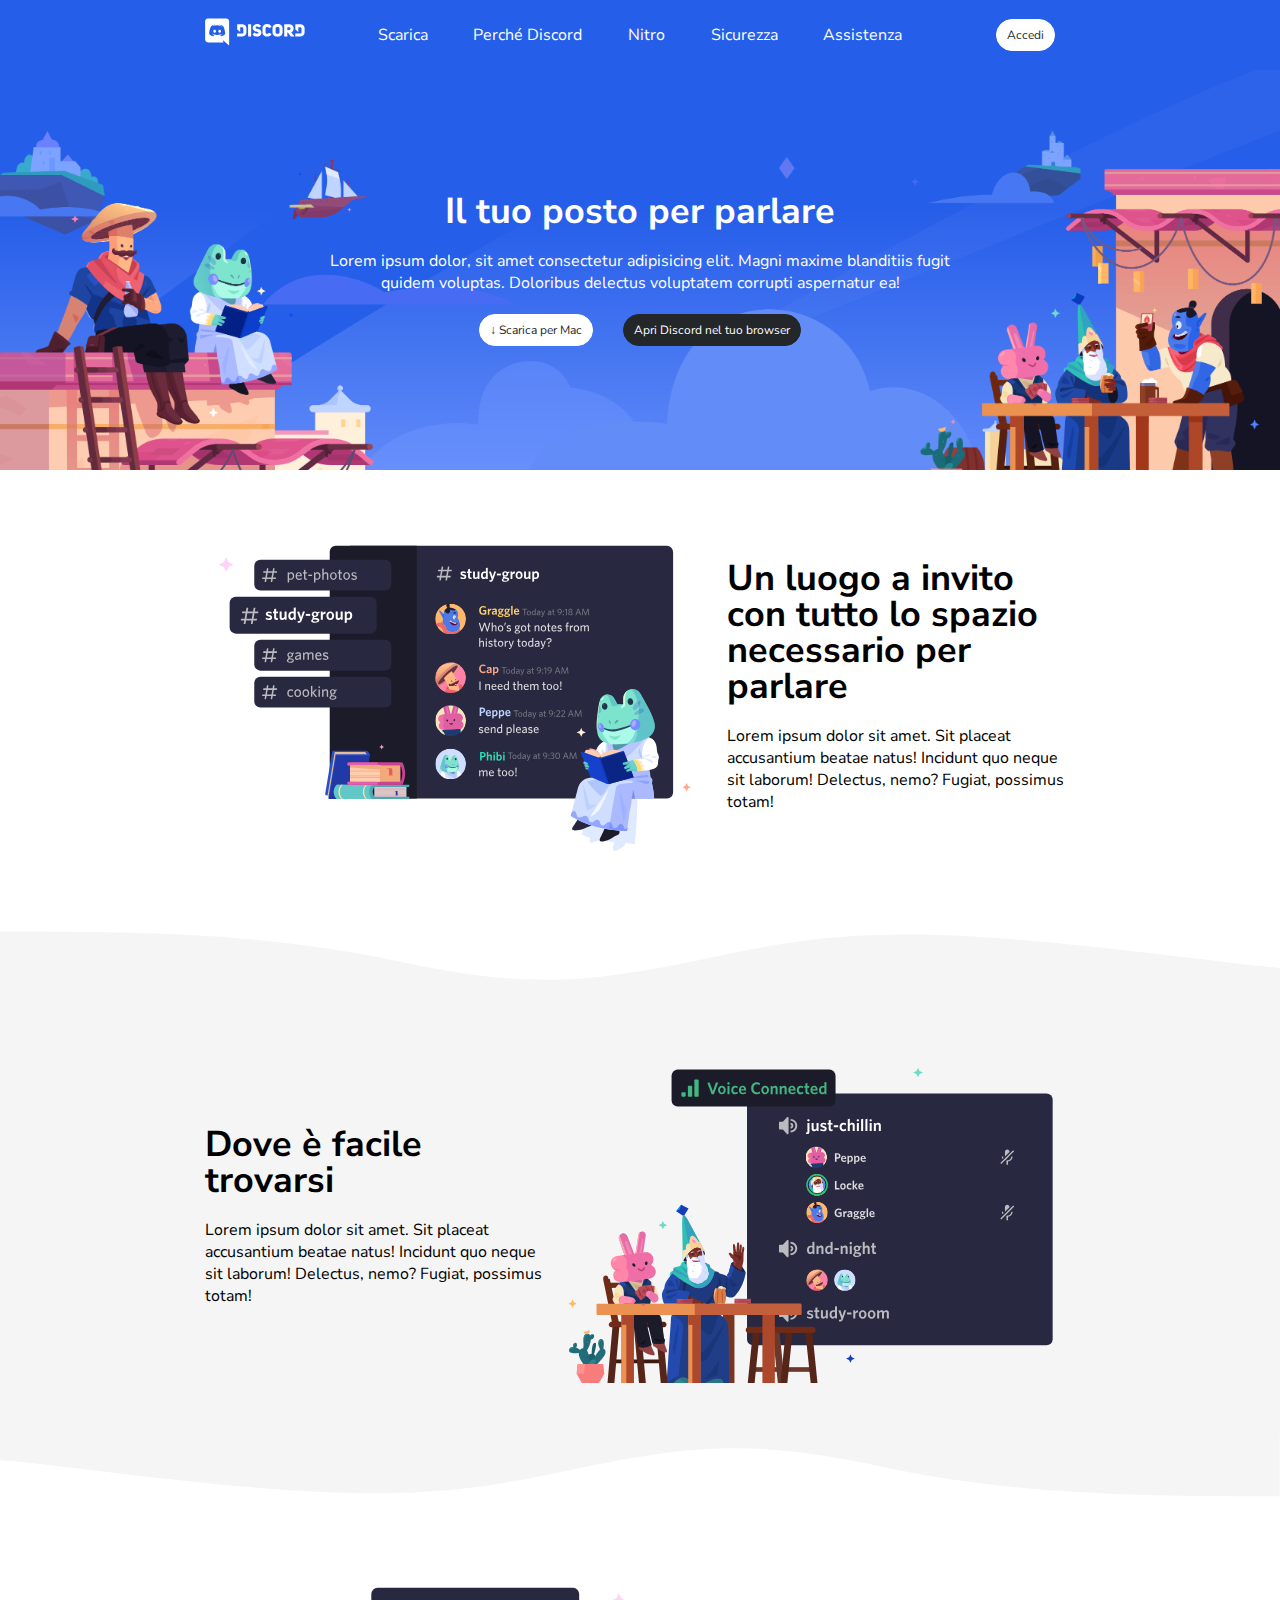
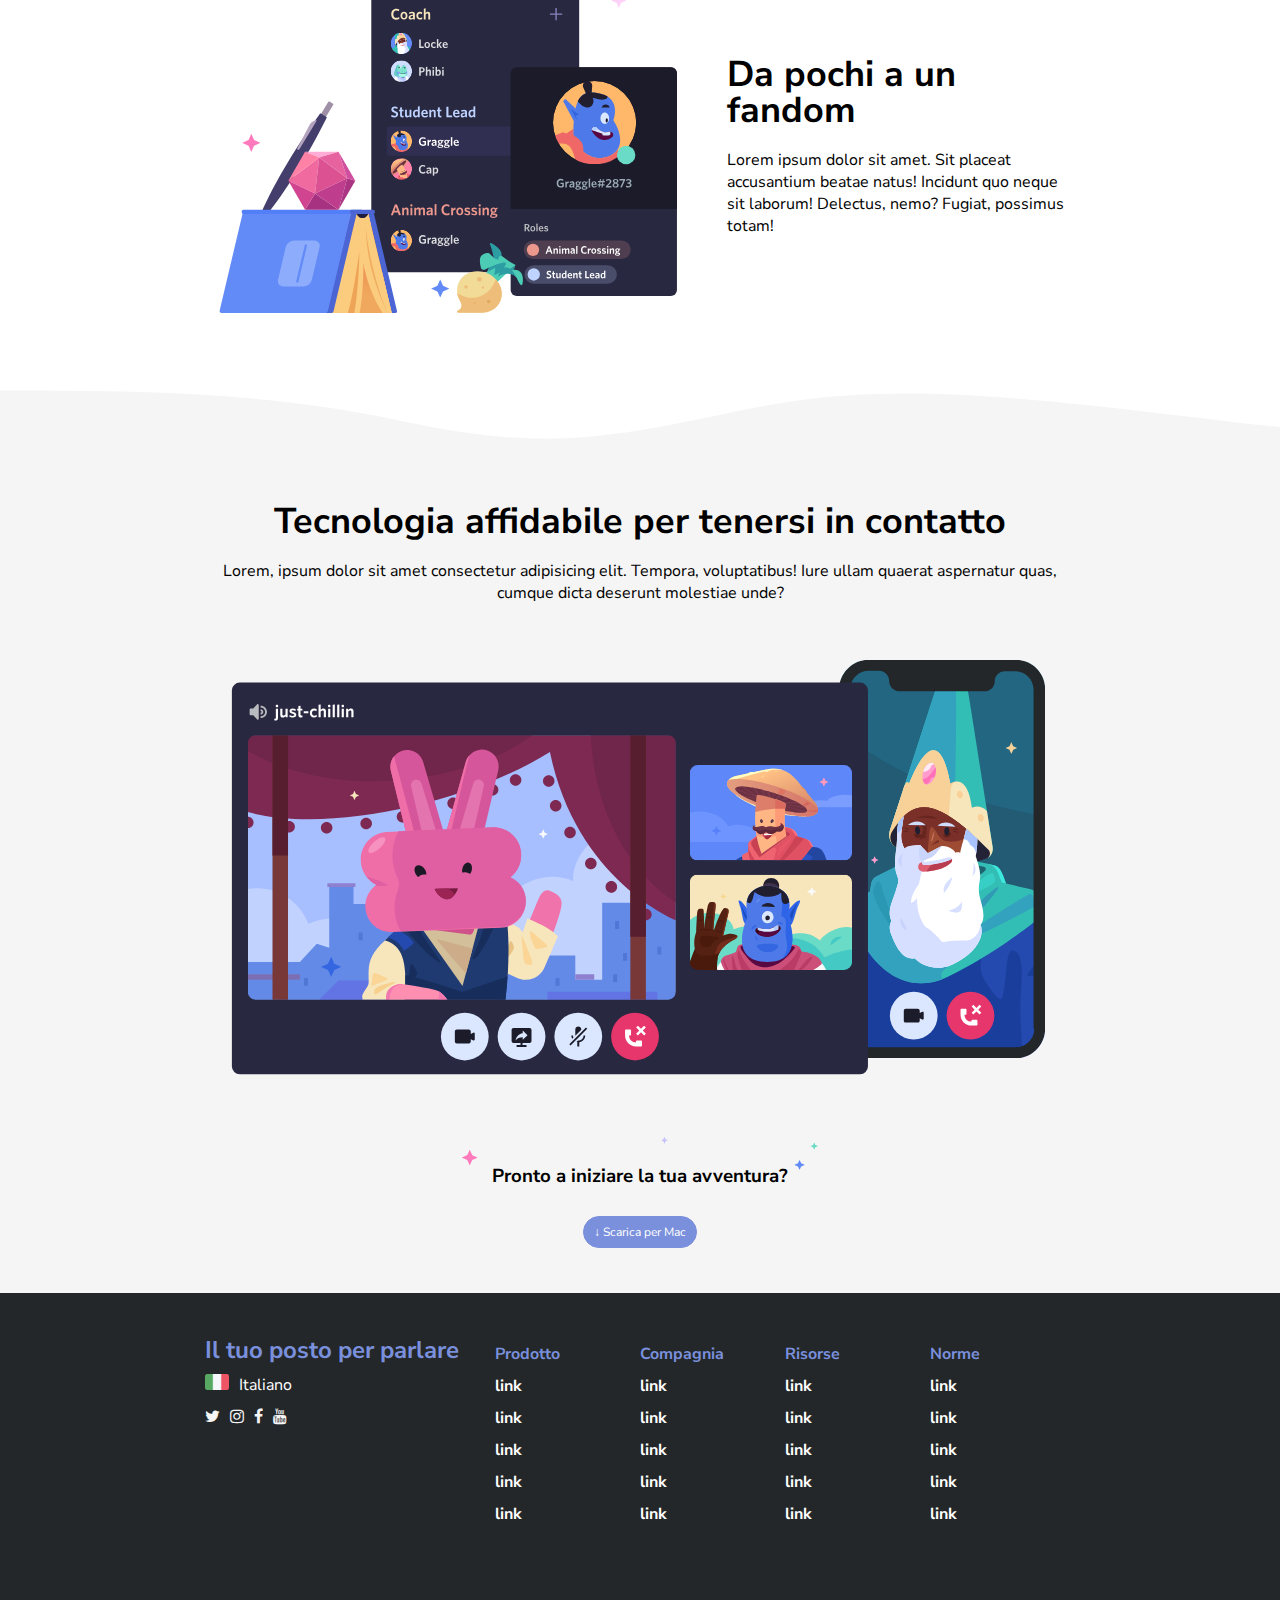
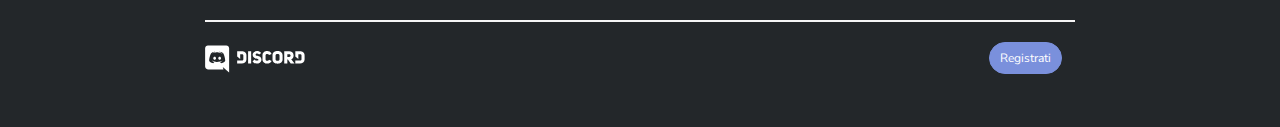
==== esercizio-bonus/index.html @ 3e7e1a21 "START files + ADD waves added + STYLE" ====
<!DOCTYPE html>
<html lang="en">
<head>
    <meta charset="UTF-8">
    <meta http-equiv="X-UA-Compatible" content="IE=edge">
    <meta name="viewport" content="width=device-width, initial-scale=1.0">
    <title>FakeDiscord</title>
    <link rel="stylesheet" href="./css/style.css">
    <link rel="preconnect" href="https://fonts.googleapis.com">
    <link rel="preconnect" href="https://fonts.googleapis.com">
    <link rel="preconnect" href="https://fonts.gstatic.com" crossorigin>
    <link href="https://fonts.googleapis.com/css2?family=Fredoka&family=Nunito+Sans:wght@400;700&family=Open+Sans:wght@400;700&display=swap" rel="stylesheet">
    <link rel="stylesheet" href="https://cdnjs.cloudflare.com/ajax/libs/font-awesome/4.7.0/css/font-awesome.min.css">
</head>
<body class="debug-">

    <!-- start header -->

    <header class="header bg-header">
        <div class="container">
            <div class="row row-header">
                <div class="col">
                    <svg width="124" height="34" viewBox="0 0 124 34" xmlns="http://www.w3.org/2000/svg"><g fill="#fff"><path d="M18.1558 14.297C17.1868 14.297 16.4218 15.13 16.4218 16.167C16.4218 17.204 17.2038 18.037 18.1558 18.037C19.1248 18.037 19.8898 17.204 19.8898 16.167C19.8898 15.13 19.1078 14.297 18.1558 14.297ZM11.9508 14.297C10.9818 14.297 10.2168 15.13 10.2168 16.167C10.2168 17.204 10.9988 18.037 11.9508 18.037C12.9198 18.037 13.6848 17.204 13.6848 16.167C13.7018 15.13 12.9198 14.297 11.9508 14.297Z"></path><path d="M26.4178 0.152954H3.63783C1.71683 0.152954 0.152832 1.71695 0.152832 3.63795V26.418C0.152832 28.339 1.71683 29.903 3.63783 29.903H22.9158L22.0148 26.792L24.1908 28.798L26.2478 30.685L29.9198 33.864V3.63795C29.9028 1.71695 28.3388 0.152954 26.4178 0.152954ZM19.8558 22.168C19.8558 22.168 19.2438 21.437 18.7338 20.808C20.9608 20.179 21.8108 18.802 21.8108 18.802C21.1138 19.261 20.4508 19.584 19.8558 19.805C19.0058 20.162 18.1898 20.383 17.3908 20.536C15.7588 20.842 14.2628 20.757 12.9878 20.519C12.0188 20.332 11.1858 20.077 10.4888 19.788C10.0978 19.635 9.67283 19.448 9.24783 19.21C9.19683 19.176 9.14583 19.159 9.09483 19.125C9.06083 19.108 9.04383 19.091 9.02683 19.091C8.72083 18.921 8.55083 18.802 8.55083 18.802C8.55083 18.802 9.36683 20.145 11.5258 20.791C11.0158 21.437 10.3868 22.185 10.3868 22.185C6.62983 22.066 5.20183 19.618 5.20183 19.618C5.20183 14.195 7.64983 9.79195 7.64983 9.79195C10.0978 7.97295 12.4098 8.02395 12.4098 8.02395L12.5798 8.22795C9.51983 9.09495 8.12583 10.438 8.12583 10.438C8.12583 10.438 8.49983 10.234 9.12883 9.96195C10.9478 9.16295 12.3928 8.95895 12.9878 8.89095C13.0898 8.87395 13.1748 8.85695 13.2768 8.85695C14.3138 8.72095 15.4868 8.68695 16.7108 8.82295C18.3258 9.00995 20.0598 9.48595 21.8278 10.438C21.8278 10.438 20.4848 9.16295 17.5948 8.29595L17.8328 8.02395C17.8328 8.02395 20.1618 7.97295 22.5928 9.79195C22.5928 9.79195 25.0408 14.195 25.0408 19.618C25.0408 19.601 23.6128 22.049 19.8558 22.168ZM45.5258 7.42895H39.8818V13.77L43.6388 17.153V10.999H45.6448C46.9198 10.999 47.5488 11.611 47.5488 12.597V17.306C47.5488 18.292 46.9538 18.955 45.6448 18.955H39.8648V22.542H45.5088C48.5348 22.559 51.3738 21.046 51.3738 17.578V12.512C51.3908 8.97595 48.5518 7.42895 45.5258 7.42895ZM75.1058 17.578V12.376C75.1058 10.506 78.4718 10.081 79.4918 11.951L82.6028 10.693C81.3788 8.00695 79.1518 7.22495 77.2988 7.22495C74.2728 7.22495 71.2808 8.97595 71.2808 12.376V17.578C71.2808 21.012 74.2728 22.729 77.2308 22.729C79.1348 22.729 81.4128 21.794 82.6708 19.346L79.3388 17.816C78.5228 19.907 75.1058 19.397 75.1058 17.578ZM64.8208 13.09C63.6478 12.835 62.8658 12.41 62.8148 11.679C62.8828 9.92795 65.5858 9.85995 67.1668 11.543L69.6658 9.62195C68.1018 7.71795 66.3338 7.20795 64.5148 7.20795C61.7438 7.20795 59.0578 8.77195 59.0578 11.73C59.0578 14.603 61.2678 16.15 63.6988 16.524C64.9398 16.694 66.3168 17.187 66.2828 18.037C66.1808 19.652 62.8488 19.567 61.3358 17.731L58.9218 19.992C60.3328 21.811 62.2538 22.729 64.0558 22.729C66.8268 22.729 69.9038 21.131 70.0228 18.207C70.1928 14.518 67.5068 13.583 64.8208 13.09ZM53.4308 22.525H57.2388V7.42895H53.4308V22.525ZM117.64 7.42895H111.996V13.77L115.753 17.153V10.999H117.759C119.034 10.999 119.663 11.611 119.663 12.597V17.306C119.663 18.292 119.068 18.955 117.759 18.955H111.979V22.542H117.64C120.666 22.559 123.505 21.046 123.505 17.578V12.512C123.505 8.97595 120.666 7.42895 117.64 7.42895ZM89.9468 7.22495C86.8188 7.22495 83.7078 8.92495 83.7078 12.41V17.561C83.7078 21.012 86.8358 22.746 89.9808 22.746C93.1088 22.746 96.2198 21.012 96.2198 17.561V12.41C96.2198 8.94195 93.0748 7.22495 89.9468 7.22495ZM92.3948 17.561C92.3948 18.649 91.1708 19.21 89.9638 19.21C88.7398 19.21 87.5158 18.683 87.5158 17.561V12.41C87.5158 11.305 88.7058 10.71 89.8958 10.71C91.1368 10.71 92.3948 11.237 92.3948 12.41V17.561ZM109.888 12.41C109.803 8.87395 107.389 7.44595 104.278 7.44595H98.2428V22.542H102.102V17.748H102.782L106.284 22.542H111.044L106.93 17.357C108.749 16.779 109.888 15.198 109.888 12.41ZM104.346 14.45H102.102V10.999H104.346C106.743 10.999 106.743 14.45 104.346 14.45Z"></path></g></svg>
                </div>

                <!-- start navbar -->
                <nav class="col col-nav">
                    <ul class="ul-nav">
                        <li class="li-nav">
                            Scarica
                        </li>
                        <li class="li-nav">
                            Perché Discord
                        </li>
                        <li class="li-nav">
                            Nitro
                        </li>
                        <li class="li-nav">
                            Sicurezza
                        </li>
                        <li class="li-nav">
                            Assistenza
                        </li>
                    </ul>
                </nav>
                <!-- end navbar -->

                <div class="col">
                    <div class="cta">
                        <p class="button white">
                            Accedi
                        </p>
                    </div>
                    
                </div>
            </div>
        </div>
    </header>

    <!-- end header -->


    <main>

        <!-- hero banner -->
        <section class="hero-banner">
            <div class="container bg-hero-banner">
                <div class="container-small">
                    <div class="row row-hero">
                        <div class="col col-hero">
                            <h1>
                                Il tuo posto per parlare
                            </h1>

                            <p>
                                Lorem ipsum dolor, sit amet consectetur adipisicing elit. Magni maxime blanditiis fugit quidem voluptas. Doloribus delectus voluptatem corrupti aspernatur ea!
                            </p>

                            <div class="cta">
                                <p class="button white">
                                    &darr; Scarica per Mac
                                </p>

                                <p class="button darkgrey">
                                    Apri Discord nel tuo browser
                                </p>
                            </div>
                            

                        </div>
                    </div>
                </div>
            </div>
            
        </section>
        <!-- fine hero banner -->

        <!-- main content -->
        <section class="section main 2-content small-content">
            <div class="container">
                <div class="row">
                    <div class="col col-60">
                        <img src="./img/discord-assets/item1.svg" alt="chat img">
                    </div>
                    <div class="col col-40">
                        <h1>
                            Un luogo a invito con tutto lo spazio necessario per parlare
                        </h1>  
                        <p>
                            Lorem ipsum dolor sit amet.
                            Sit placeat accusantium beatae natus!
                            Incidunt quo neque sit laborum!
                            Delectus, nemo? Fugiat, possimus totam!
                        </p>
                    </div>
                </div>
            </div>
        </section>

        <!-- esercizio buns -->
        <svg class="wave-1hkxOo wave" version="1.1" xmlns="http://www.w3.org/2000/svg" viewBox="0 0 1440 100" preserveAspectRatio="none">
            <path class="wavePath-haxJK1 animationPaused-2hZ4IO" d="M826.337463,25.5396311 C670.970254,58.655965 603.696181,68.7870267 447.802481,35.1443383 C293.342778,1.81111414 137.33377,1.81111414 0,1.81111414 L0,150 L1920,150 L1920,1.81111414 C1739.53523,-16.6853983 1679.86404,73.1607868 1389.7826,37.4859505 C1099.70117,1.81111414 981.704672,-7.57670281 826.337463,25.5396311 Z" fill="#f5f5f5">
            </path>
        </svg>
        <!-- fine esercizio bonus -->

        <section class="section main 2-content small-content bg-reverse">
            <div class="container">
                <div class="row row-reverse">
                    <div class="col col-60">
                        <img src="./img/discord-assets/item2.svg" alt="voice img">
                    </div>
                    <div class="col col-40">
                        <h1>
                            Dove è facile trovarsi
                        </h1>  
                        <p>
                            Lorem ipsum dolor sit amet.
                            Sit placeat accusantium beatae natus!
                            Incidunt quo neque sit laborum!
                            Delectus, nemo? Fugiat, possimus totam!
                        </p>
                    </div>
                </div>
            </div>
        </section>

        <!-- esercizio buns -->
        <svg class="wave-1hkxOo wave wave-reverse" version="1.1" xmlns="http://www.w3.org/2000/svg" viewBox="0 0 1440 100" preserveAspectRatio="none">
            <path class="wavePath-haxJK1 animationPaused-2hZ4IO" d="M826.337463,25.5396311 C670.970254,58.655965 603.696181,68.7870267 447.802481,35.1443383 C293.342778,1.81111414 137.33377,1.81111414 0,1.81111414 L0,150 L1920,150 L1920,1.81111414 C1739.53523,-16.6853983 1679.86404,73.1607868 1389.7826,37.4859505 C1099.70117,1.81111414 981.704672,-7.57670281 826.337463,25.5396311 Z" fill="#f5f5f5">
            </path>
        </svg>
        <!-- fine esercizio bonus -->

        <section class="section main 2-content small-content">
            <div class="container">
                <div class="row">
                    <div class="col col-60">
                        <img src="./img/discord-assets/item3.svg" alt="group img">
                    </div>
                    <div class="col col-40">
                        <h1>
                            Da pochi a un fandom
                        </h1>  
                        <p>
                            Lorem ipsum dolor sit amet.
                            Sit placeat accusantium beatae natus!
                            Incidunt quo neque sit laborum!
                            Delectus, nemo? Fugiat, possimus totam!
                        </p>
                    </div>
                </div>
            </div>
        </section>

        <!-- esercizio buns -->
        <svg class="wave-1hkxOo wave" version="1.1" xmlns="http://www.w3.org/2000/svg" viewBox="0 0 1440 100" preserveAspectRatio="none">
            <path class="wavePath-haxJK1 animationPaused-2hZ4IO" d="M826.337463,25.5396311 C670.970254,58.655965 603.696181,68.7870267 447.802481,35.1443383 C293.342778,1.81111414 137.33377,1.81111414 0,1.81111414 L0,150 L1920,150 L1920,1.81111414 C1739.53523,-16.6853983 1679.86404,73.1607868 1389.7826,37.4859505 C1099.70117,1.81111414 981.704672,-7.57670281 826.337463,25.5396311 Z" fill="#f5f5f5">
            </path>
        </svg>
        <!-- fine esercizio bonus -->

        <section class="section main big-content bg-reverse">
            <div class="container">
                <div class="row">
                    <div class="col">
                        <h1>
                            Tecnologia affidabile per tenersi in contatto
                        </h1>

                        <p>
                            Lorem, ipsum dolor sit amet consectetur adipisicing elit. Tempora, voluptatibus!
                            Iure ullam quaerat aspernatur quas, cumque dicta deserunt molestiae unde?
                        </p>

                        <img src="./img/discord-assets/item4-big.svg" alt="videocall img">

                        <div class="cta">
                            <h3>
                                Pronto a iniziare la tua avventura?
                            </h3>
                        </div>

                        <div class="cta">
                            <p class="button lightpurple">
                                &darr; Scarica per Mac
                            </p>
                        </div>
                        
                    </div>
                </div>
            </div>
        </section>
        <!-- fine main content -->

    </main>

    <footer>

        <section class="section footer bg-footer footer-info">
            <div class="container">
                <div class="row">
                    <div class="col col-33">
                        <div class="row footer-text">
                            <div class="col">
                                <p>
                                    <span class="footer-large-text purple-text">
                                        Il tuo posto per parlare
                                    </span>
                                </p>
                            </div>
                        </div>
                        <div class="row footer-lang">
                            <div class="col">
                                <img src="./img/discord-assets/ita.png" alt="ita flag">
                            </div>
                            <div class="col">
                                <p>
                                    Italiano
                                </p>
                            </div>
                        </div>
                        <div class="row footer-social">
                            <div class="col">
                               <a href="#" class="fa fa-twitter"></a>
                            </div>
                            <div class="col">
                                <a href="#" class="fa fa-instagram"></a>
                            </div>
                            <div class="col">
                                <a href="#" class="fa fa-facebook"></a>
                            </div>
                            <div class="col">
                                <a href="#" class="fa fa-youtube"></a>
                            </div>
                        </div>
                    </div>

                    <div class="col col-16">
                        <ul>
                            <li class="footer-purple-li">
                                Prodotto
                            </li>
                            <li>link</li>
                            <li>link</li>
                            <li>link</li>
                            <li>link</li>
                            <li>link</li>
                        </ul>
                    </div>

                    <div class="col col-16">
                        <ul>
                            <li class="footer-purple-li">
                                Compagnia
                            </li>
                            <li>link</li>
                            <li>link</li>
                            <li>link</li>
                            <li>link</li>
                            <li>link</li>
                        </ul>
                    </div>

                    <div class="col col-16">
                        <ul>
                            <li class="footer-purple-li">
                                Risorse
                            </li>
                            <li>link</li>
                            <li>link</li>
                            <li>link</li>
                            <li>link</li>
                            <li>link</li>
                        </ul>
                    </div>

                    <div class="col col-16">
                        <ul>
                            <li class="footer-purple-li">
                                Norme
                            </li>
                            <li>link</li>
                            <li>link</li>
                            <li>link</li>
                            <li>link</li>
                            <li>link</li>
                        </ul>
                    </div>
                </div>
            </div>
        </section>

        <section class="section footer bg-footer footer-end">
            <div class="container">
                <div class="row">
                    <div class="col">
                        <svg width="124" height="34" viewBox="0 0 124 34" xmlns="http://www.w3.org/2000/svg"><g fill="#fff"><path d="M18.1558 14.297C17.1868 14.297 16.4218 15.13 16.4218 16.167C16.4218 17.204 17.2038 18.037 18.1558 18.037C19.1248 18.037 19.8898 17.204 19.8898 16.167C19.8898 15.13 19.1078 14.297 18.1558 14.297ZM11.9508 14.297C10.9818 14.297 10.2168 15.13 10.2168 16.167C10.2168 17.204 10.9988 18.037 11.9508 18.037C12.9198 18.037 13.6848 17.204 13.6848 16.167C13.7018 15.13 12.9198 14.297 11.9508 14.297Z"></path><path d="M26.4178 0.152954H3.63783C1.71683 0.152954 0.152832 1.71695 0.152832 3.63795V26.418C0.152832 28.339 1.71683 29.903 3.63783 29.903H22.9158L22.0148 26.792L24.1908 28.798L26.2478 30.685L29.9198 33.864V3.63795C29.9028 1.71695 28.3388 0.152954 26.4178 0.152954ZM19.8558 22.168C19.8558 22.168 19.2438 21.437 18.7338 20.808C20.9608 20.179 21.8108 18.802 21.8108 18.802C21.1138 19.261 20.4508 19.584 19.8558 19.805C19.0058 20.162 18.1898 20.383 17.3908 20.536C15.7588 20.842 14.2628 20.757 12.9878 20.519C12.0188 20.332 11.1858 20.077 10.4888 19.788C10.0978 19.635 9.67283 19.448 9.24783 19.21C9.19683 19.176 9.14583 19.159 9.09483 19.125C9.06083 19.108 9.04383 19.091 9.02683 19.091C8.72083 18.921 8.55083 18.802 8.55083 18.802C8.55083 18.802 9.36683 20.145 11.5258 20.791C11.0158 21.437 10.3868 22.185 10.3868 22.185C6.62983 22.066 5.20183 19.618 5.20183 19.618C5.20183 14.195 7.64983 9.79195 7.64983 9.79195C10.0978 7.97295 12.4098 8.02395 12.4098 8.02395L12.5798 8.22795C9.51983 9.09495 8.12583 10.438 8.12583 10.438C8.12583 10.438 8.49983 10.234 9.12883 9.96195C10.9478 9.16295 12.3928 8.95895 12.9878 8.89095C13.0898 8.87395 13.1748 8.85695 13.2768 8.85695C14.3138 8.72095 15.4868 8.68695 16.7108 8.82295C18.3258 9.00995 20.0598 9.48595 21.8278 10.438C21.8278 10.438 20.4848 9.16295 17.5948 8.29595L17.8328 8.02395C17.8328 8.02395 20.1618 7.97295 22.5928 9.79195C22.5928 9.79195 25.0408 14.195 25.0408 19.618C25.0408 19.601 23.6128 22.049 19.8558 22.168ZM45.5258 7.42895H39.8818V13.77L43.6388 17.153V10.999H45.6448C46.9198 10.999 47.5488 11.611 47.5488 12.597V17.306C47.5488 18.292 46.9538 18.955 45.6448 18.955H39.8648V22.542H45.5088C48.5348 22.559 51.3738 21.046 51.3738 17.578V12.512C51.3908 8.97595 48.5518 7.42895 45.5258 7.42895ZM75.1058 17.578V12.376C75.1058 10.506 78.4718 10.081 79.4918 11.951L82.6028 10.693C81.3788 8.00695 79.1518 7.22495 77.2988 7.22495C74.2728 7.22495 71.2808 8.97595 71.2808 12.376V17.578C71.2808 21.012 74.2728 22.729 77.2308 22.729C79.1348 22.729 81.4128 21.794 82.6708 19.346L79.3388 17.816C78.5228 19.907 75.1058 19.397 75.1058 17.578ZM64.8208 13.09C63.6478 12.835 62.8658 12.41 62.8148 11.679C62.8828 9.92795 65.5858 9.85995 67.1668 11.543L69.6658 9.62195C68.1018 7.71795 66.3338 7.20795 64.5148 7.20795C61.7438 7.20795 59.0578 8.77195 59.0578 11.73C59.0578 14.603 61.2678 16.15 63.6988 16.524C64.9398 16.694 66.3168 17.187 66.2828 18.037C66.1808 19.652 62.8488 19.567 61.3358 17.731L58.9218 19.992C60.3328 21.811 62.2538 22.729 64.0558 22.729C66.8268 22.729 69.9038 21.131 70.0228 18.207C70.1928 14.518 67.5068 13.583 64.8208 13.09ZM53.4308 22.525H57.2388V7.42895H53.4308V22.525ZM117.64 7.42895H111.996V13.77L115.753 17.153V10.999H117.759C119.034 10.999 119.663 11.611 119.663 12.597V17.306C119.663 18.292 119.068 18.955 117.759 18.955H111.979V22.542H117.64C120.666 22.559 123.505 21.046 123.505 17.578V12.512C123.505 8.97595 120.666 7.42895 117.64 7.42895ZM89.9468 7.22495C86.8188 7.22495 83.7078 8.92495 83.7078 12.41V17.561C83.7078 21.012 86.8358 22.746 89.9808 22.746C93.1088 22.746 96.2198 21.012 96.2198 17.561V12.41C96.2198 8.94195 93.0748 7.22495 89.9468 7.22495ZM92.3948 17.561C92.3948 18.649 91.1708 19.21 89.9638 19.21C88.7398 19.21 87.5158 18.683 87.5158 17.561V12.41C87.5158 11.305 88.7058 10.71 89.8958 10.71C91.1368 10.71 92.3948 11.237 92.3948 12.41V17.561ZM109.888 12.41C109.803 8.87395 107.389 7.44595 104.278 7.44595H98.2428V22.542H102.102V17.748H102.782L106.284 22.542H111.044L106.93 17.357C108.749 16.779 109.888 15.198 109.888 12.41ZM104.346 14.45H102.102V10.999H104.346C106.743 10.999 106.743 14.45 104.346 14.45Z"></path></g></svg>
                    </div>

                    <div class="col line">

                    </div>

                    <div class="col">
                        <div class="cta">
                            <p class="button lightpurple">
                                Registrati
                            </p>
                        </div>
                </div>
            </div>

            
                </div>
        </section>

    </footer>





    <!-- <footer>

        <div class="bg bg-foot">

            <div class="container">

                <section class="row row-foot-5-col">
                    <div class="col first-col">
                        some text
                    </div>
                    <div class="col">
                        some text
                    </div>
                    <div class="col">
                        some text
                    </div>
                    <div class="col">
                        some text
                    </div>
                    <div class="col">
                        some text
                    </div>
                </section>

            </div>

        </div>

        <div class="bg bg-foot">

            <div class="container">

                <section class="row row-foot-2-col">
                    <div class="col">
                        some text
                    </div>
                    <div class="col">
                        some text
                    </div>
                </section>

            </div>

        </div>

    </footer> -->

</body>
</html>
---- esercizio-bonus/css/style.css ----
/* reset rules */
* {
    margin: 0;
    padding: 0;
    box-sizing: border-box;
}

body {
    font-family: 'Nunito Sans', sans-serif;
}

h1,
h3 {
    font-weight: 700;
    line-height: 1em;
}

img, svg {
    max-width: 100%;
}

ul, ol, li, menu {
    list-style: none;
}

a {
    text-decoration: none;
}

/* fine reset rules */



/* debugging section */
.debug .container {
    border: 2px dashed tomato;
    padding: 15px;
}

.debug .row, .debug .col {
    border: 2px dashed cornflowerblue;
    padding: 15px;
}

/* fine debugging section */



/* general rules */
.container {
    max-width: 900px;
    margin: 0 auto;
    padding: 15px;
}

.container-small {
    max-width: 700px;
    margin: 0 auto;
    padding: 15px;
}

.row {
    display: flex;
}

.row.reverse {
    flex-direction: row-reverse;
}

.button {
    text-align: center;
    font-size: 12px;
    line-height: 0;
    border: 1px solid black;
    height: 25px;
    border-radius: 50px 50px;
    padding: 15px 10px;
}

.button.white {
    color: #23272a;
    background-color: white;
    border-color: white;
}

.button.darkgrey {
    color: white;
    background-color: #23272a;
    border-color: #23272a;
}

.button.lightpurple {
    color: white;
    background-color: #7a90dc;
    border-color: #7a90dc;
}

.header,
.hero-banner,
.footer-info {
    color: white;
}
/* fine general rules */



/* navbar rules */
.hero-banner {
    min-height: 400px;
    display: flex;
    align-items: center;
}

.bg-header {
    background-color: #255ee9;
}

.row.row-header {
    justify-content: space-between;
    align-items: center;
    gap: 0 50px;
}

.row.row-header > .col {
    flex-basis: 100px;
}

.row.row-header > .col-nav {
    flex-grow: 1;
}

.ul-nav {
    display: flex;
    justify-content: space-around;
}
/* fine navbar rules */


/* hero-banner */

.hero-banner {
    background-image: url(../img/discord-assets/jumbo.png);
    background-size: cover;
}

.hero-banner .row-hero {
    text-align: center;
}

.col-hero > * {
    padding: 10px 0;
}

.cta {
    display: flex;
    justify-content: center;
    gap: 0 30px;
}

.col-hero h1 {
    font-size: 36px;
}
/* fine hero-banner */


/* main content */
.main .row {
    align-items: center;
    padding: 30px 0;
}

.col-60 {
    flex-basis: 60%;
}

.col-40 {
    flex-basis: 40%;
}

.row-reverse {
    flex-direction: row-reverse;
}

.bg-reverse {
    background-color: #f5f5f5;
}

/**********************
esercizio bonus
***********************/
.wave {
    position: relative;
    z-index: -1;
    bottom: -25px;
}

.wave-reverse {
    transform: rotate(180deg);
    bottom: 25px;
}
/**********************
fine esercizio bonus
***********************/


.main h1 {
    padding-bottom: 20px;
    font-size: 36px;
}

.main.big-content {
    text-align: center;
}

.main h3 {
    padding: 30px;
    background-image: url(../img/discord-assets/stars.svg);
    background-size: contain;
    background-repeat: no-repeat;
}

/* fine main content */



/* footer section */
.footer {
    padding: 30px 0;
}

.footer-text,
.footer-lang,
.footer-social {
    padding-bottom: 10px;
}

.bg-footer {
    background-color: #23272a;
}

.col-33 {
    flex-basis: calc(100% / 3);
}

.col-16 {
    flex-basis: calc(100% / 6);
}

.footer-text > .col {
    flex-basis: 100%;
}

.footer-large-text {
    font-size: 24px;
    font-weight: 700;
    line-height: 1em;
}

.purple-text {
    color: #7a90dc;
}

.footer-lang img {
    max-height: 16px;
    padding-right: 10px;
}

.footer-social {
    gap: 0 10px;
}

.footer-social a {
    color: #f5f5f5;
}

.col-16 > ul > li {
    line-height: 2em;
    font-weight: 700;
}

.footer-purple-li {
    color: #7a90dc;
}

.footer-end .row {
    justify-content: space-between;
}

.footer-end .row > .col {
    flex-basis: 100px;
    border-top: 2px solid #f5f5f5;
    padding-top: 20px;
}

.footer-end .line {
    flex-grow: 1;
}

/* fine footer section */
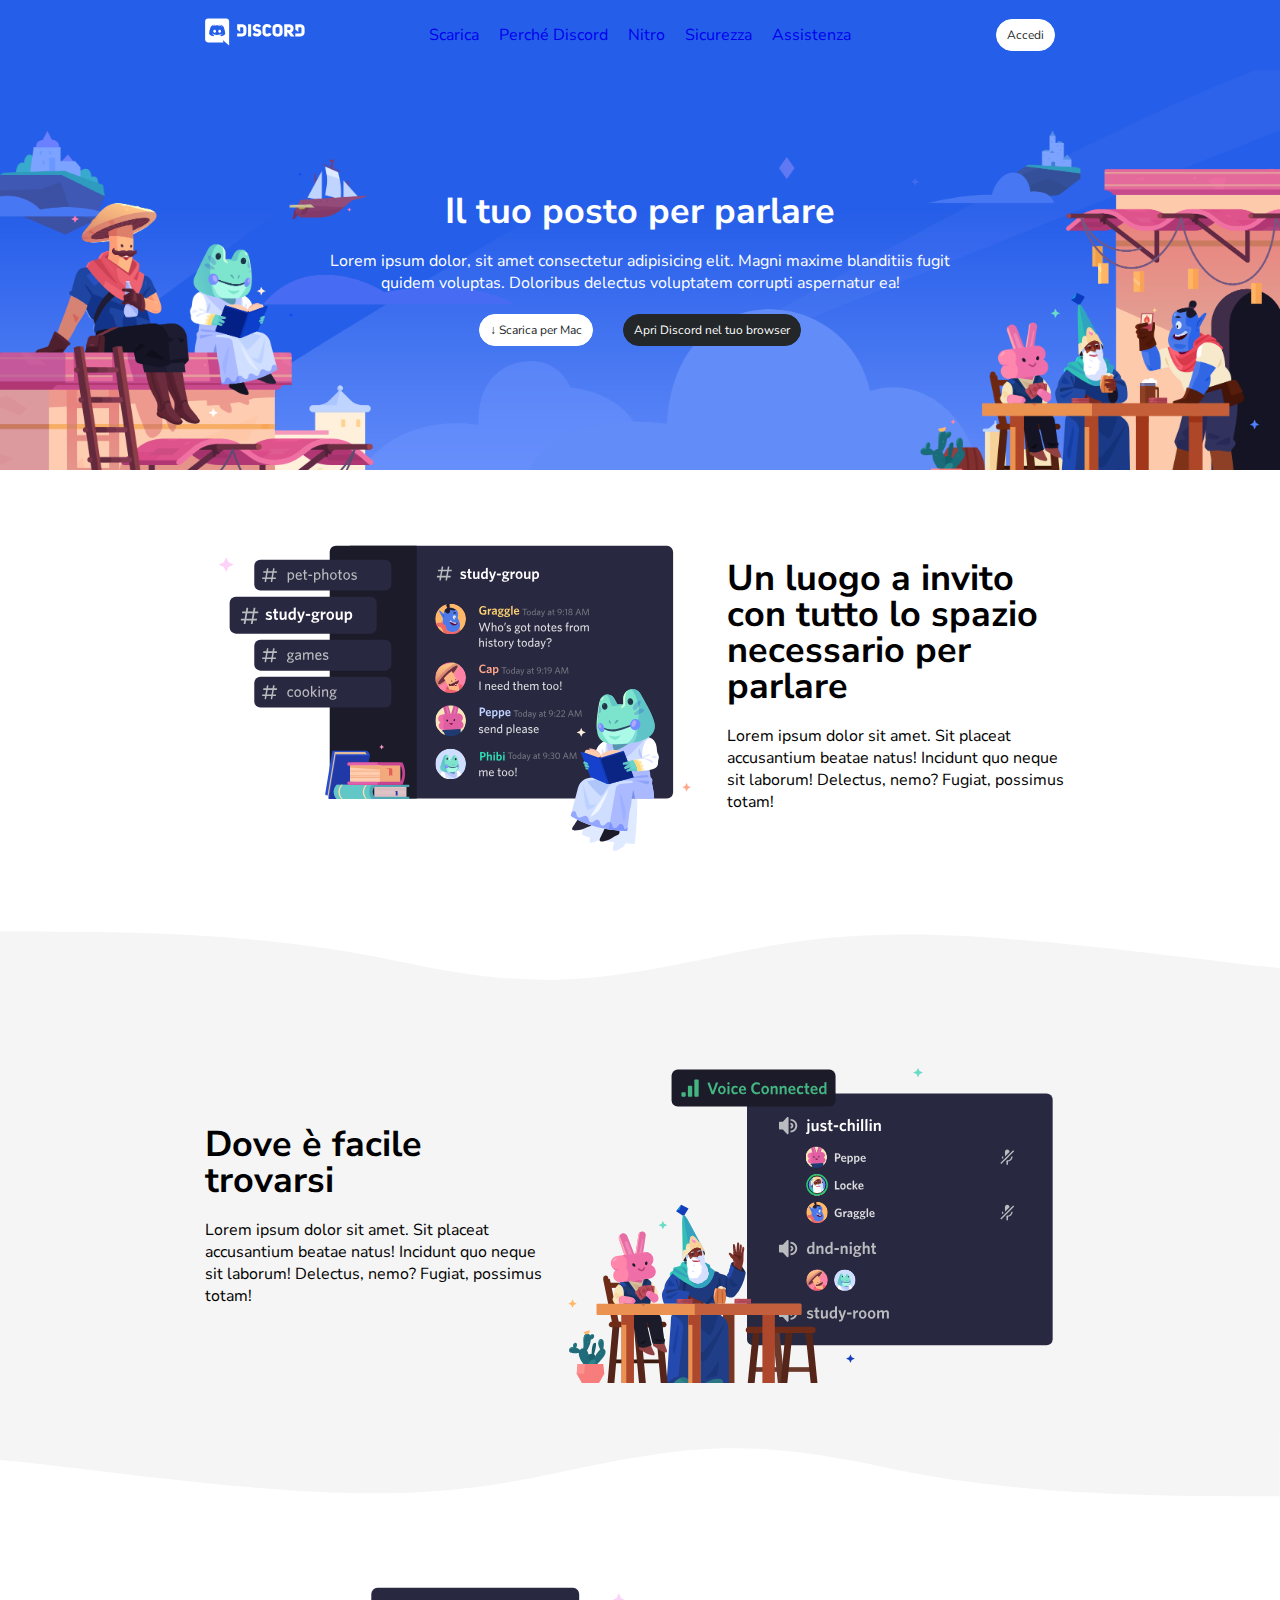
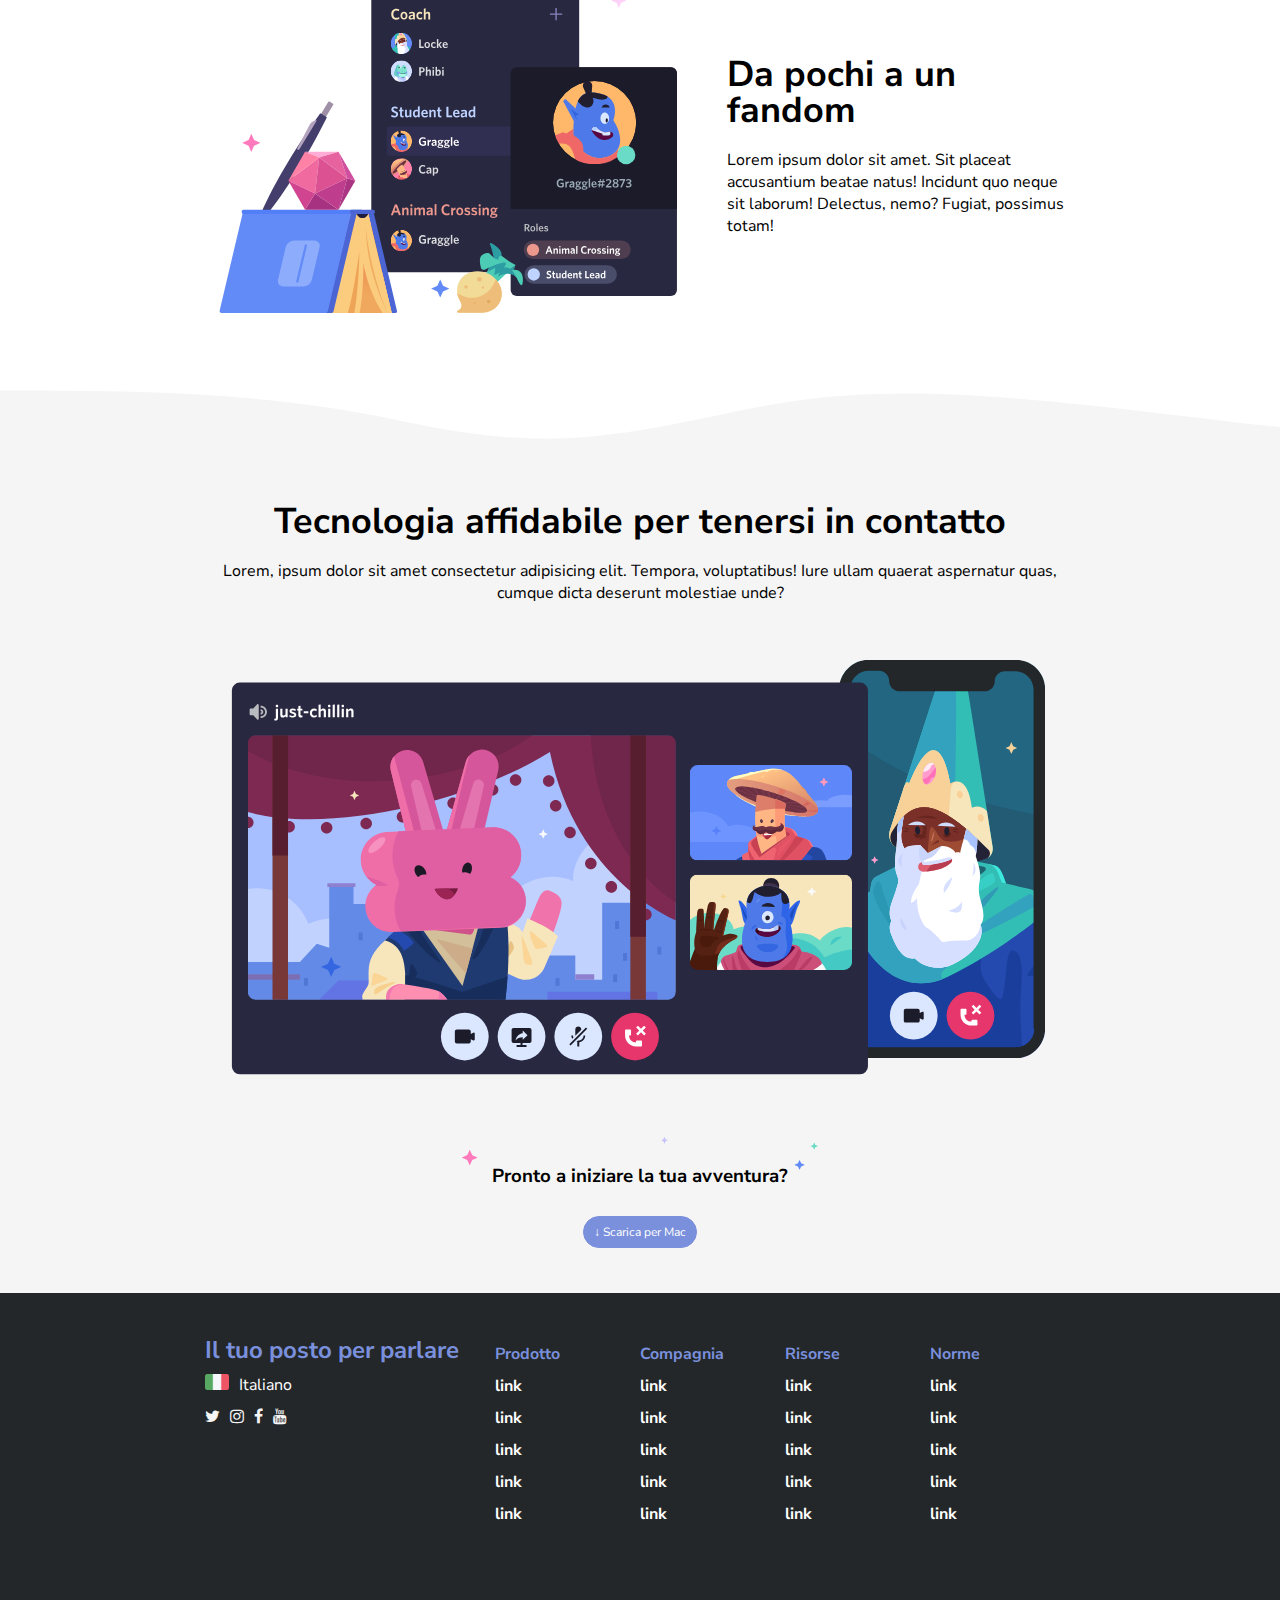
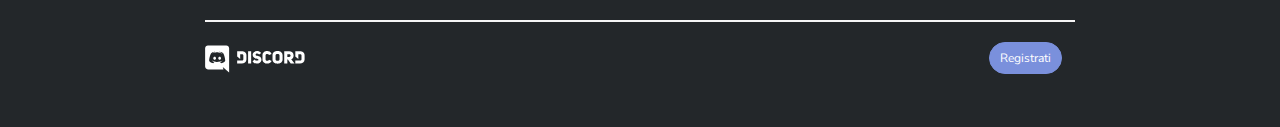
==== commit bb7e5675: "COREX EDIT menu" ====
--- a/esercizio-bonus/index.html
+++ b/esercizio-bonus/index.html
@@ -20,26 +20,39 @@
         <div class="container">
             <div class="row row-header">
                 <div class="col">
-                    <svg width="124" height="34" viewBox="0 0 124 34" xmlns="http://www.w3.org/2000/svg"><g fill="#fff"><path d="M18.1558 14.297C17.1868 14.297 16.4218 15.13 16.4218 16.167C16.4218 17.204 17.2038 18.037 18.1558 18.037C19.1248 18.037 19.8898 17.204 19.8898 16.167C19.8898 15.13 19.1078 14.297 18.1558 14.297ZM11.9508 14.297C10.9818 14.297 10.2168 15.13 10.2168 16.167C10.2168 17.204 10.9988 18.037 11.9508 18.037C12.9198 18.037 13.6848 17.204 13.6848 16.167C13.7018 15.13 12.9198 14.297 11.9508 14.297Z"></path><path d="M26.4178 0.152954H3.63783C1.71683 0.152954 0.152832 1.71695 0.152832 3.63795V26.418C0.152832 28.339 1.71683 29.903 3.63783 29.903H22.9158L22.0148 26.792L24.1908 28.798L26.2478 30.685L29.9198 33.864V3.63795C29.9028 1.71695 28.3388 0.152954 26.4178 0.152954ZM19.8558 22.168C19.8558 22.168 19.2438 21.437 18.7338 20.808C20.9608 20.179 21.8108 18.802 21.8108 18.802C21.1138 19.261 20.4508 19.584 19.8558 19.805C19.0058 20.162 18.1898 20.383 17.3908 20.536C15.7588 20.842 14.2628 20.757 12.9878 20.519C12.0188 20.332 11.1858 20.077 10.4888 19.788C10.0978 19.635 9.67283 19.448 9.24783 19.21C9.19683 19.176 9.14583 19.159 9.09483 19.125C9.06083 19.108 9.04383 19.091 9.02683 19.091C8.72083 18.921 8.55083 18.802 8.55083 18.802C8.55083 18.802 9.36683 20.145 11.5258 20.791C11.0158 21.437 10.3868 22.185 10.3868 22.185C6.62983 22.066 5.20183 19.618 5.20183 19.618C5.20183 14.195 7.64983 9.79195 7.64983 9.79195C10.0978 7.97295 12.4098 8.02395 12.4098 8.02395L12.5798 8.22795C9.51983 9.09495 8.12583 10.438 8.12583 10.438C8.12583 10.438 8.49983 10.234 9.12883 9.96195C10.9478 9.16295 12.3928 8.95895 12.9878 8.89095C13.0898 8.87395 13.1748 8.85695 13.2768 8.85695C14.3138 8.72095 15.4868 8.68695 16.7108 8.82295C18.3258 9.00995 20.0598 9.48595 21.8278 10.438C21.8278 10.438 20.4848 9.16295 17.5948 8.29595L17.8328 8.02395C17.8328 8.02395 20.1618 7.97295 22.5928 9.79195C22.5928 9.79195 25.0408 14.195 25.0408 19.618C25.0408 19.601 23.6128 22.049 19.8558 22.168ZM45.5258 7.42895H39.8818V13.77L43.6388 17.153V10.999H45.6448C46.9198 10.999 47.5488 11.611 47.5488 12.597V17.306C47.5488 18.292 46.9538 18.955 45.6448 18.955H39.8648V22.542H45.5088C48.5348 22.559 51.3738 21.046 51.3738 17.578V12.512C51.3908 8.97595 48.5518 7.42895 45.5258 7.42895ZM75.1058 17.578V12.376C75.1058 10.506 78.4718 10.081 79.4918 11.951L82.6028 10.693C81.3788 8.00695 79.1518 7.22495 77.2988 7.22495C74.2728 7.22495 71.2808 8.97595 71.2808 12.376V17.578C71.2808 21.012 74.2728 22.729 77.2308 22.729C79.1348 22.729 81.4128 21.794 82.6708 19.346L79.3388 17.816C78.5228 19.907 75.1058 19.397 75.1058 17.578ZM64.8208 13.09C63.6478 12.835 62.8658 12.41 62.8148 11.679C62.8828 9.92795 65.5858 9.85995 67.1668 11.543L69.6658 9.62195C68.1018 7.71795 66.3338 7.20795 64.5148 7.20795C61.7438 7.20795 59.0578 8.77195 59.0578 11.73C59.0578 14.603 61.2678 16.15 63.6988 16.524C64.9398 16.694 66.3168 17.187 66.2828 18.037C66.1808 19.652 62.8488 19.567 61.3358 17.731L58.9218 19.992C60.3328 21.811 62.2538 22.729 64.0558 22.729C66.8268 22.729 69.9038 21.131 70.0228 18.207C70.1928 14.518 67.5068 13.583 64.8208 13.09ZM53.4308 22.525H57.2388V7.42895H53.4308V22.525ZM117.64 7.42895H111.996V13.77L115.753 17.153V10.999H117.759C119.034 10.999 119.663 11.611 119.663 12.597V17.306C119.663 18.292 119.068 18.955 117.759 18.955H111.979V22.542H117.64C120.666 22.559 123.505 21.046 123.505 17.578V12.512C123.505 8.97595 120.666 7.42895 117.64 7.42895ZM89.9468 7.22495C86.8188 7.22495 83.7078 8.92495 83.7078 12.41V17.561C83.7078 21.012 86.8358 22.746 89.9808 22.746C93.1088 22.746 96.2198 21.012 96.2198 17.561V12.41C96.2198 8.94195 93.0748 7.22495 89.9468 7.22495ZM92.3948 17.561C92.3948 18.649 91.1708 19.21 89.9638 19.21C88.7398 19.21 87.5158 18.683 87.5158 17.561V12.41C87.5158 11.305 88.7058 10.71 89.8958 10.71C91.1368 10.71 92.3948 11.237 92.3948 12.41V17.561ZM109.888 12.41C109.803 8.87395 107.389 7.44595 104.278 7.44595H98.2428V22.542H102.102V17.748H102.782L106.284 22.542H111.044L106.93 17.357C108.749 16.779 109.888 15.198 109.888 12.41ZM104.346 14.45H102.102V10.999H104.346C106.743 10.999 106.743 14.45 104.346 14.45Z"></path></g></svg>
-                </div>
+                    <a href="#">
+                        <svg width="124" height="34" viewBox="0 0 124 34" xmlns="http://www.w3.org/2000/svg"><g fill="#fff"><path d="M18.1558 14.297C17.1868 14.297 16.4218 15.13 16.4218 16.167C16.4218 17.204 17.2038 18.037 18.1558 18.037C19.1248 18.037 19.8898 17.204 19.8898 16.167C19.8898 15.13 19.1078 14.297 18.1558 14.297ZM11.9508 14.297C10.9818 14.297 10.2168 15.13 10.2168 16.167C10.2168 17.204 10.9988 18.037 11.9508 18.037C12.9198 18.037 13.6848 17.204 13.6848 16.167C13.7018 15.13 12.9198 14.297 11.9508 14.297Z"></path><path d="M26.4178 0.152954H3.63783C1.71683 0.152954 0.152832 1.71695 0.152832 3.63795V26.418C0.152832 28.339 1.71683 29.903 3.63783 29.903H22.9158L22.0148 26.792L24.1908 28.798L26.2478 30.685L29.9198 33.864V3.63795C29.9028 1.71695 28.3388 0.152954 26.4178 0.152954ZM19.8558 22.168C19.8558 22.168 19.2438 21.437 18.7338 20.808C20.9608 20.179 21.8108 18.802 21.8108 18.802C21.1138 19.261 20.4508 19.584 19.8558 19.805C19.0058 20.162 18.1898 20.383 17.3908 20.536C15.7588 20.842 14.2628 20.757 12.9878 20.519C12.0188 20.332 11.1858 20.077 10.4888 19.788C10.0978 19.635 9.67283 19.448 9.24783 19.21C9.19683 19.176 9.14583 19.159 9.09483 19.125C9.06083 19.108 9.04383 19.091 9.02683 19.091C8.72083 18.921 8.55083 18.802 8.55083 18.802C8.55083 18.802 9.36683 20.145 11.5258 20.791C11.0158 21.437 10.3868 22.185 10.3868 22.185C6.62983 22.066 5.20183 19.618 5.20183 19.618C5.20183 14.195 7.64983 9.79195 7.64983 9.79195C10.0978 7.97295 12.4098 8.02395 12.4098 8.02395L12.5798 8.22795C9.51983 9.09495 8.12583 10.438 8.12583 10.438C8.12583 10.438 8.49983 10.234 9.12883 9.96195C10.9478 9.16295 12.3928 8.95895 12.9878 8.89095C13.0898 8.87395 13.1748 8.85695 13.2768 8.85695C14.3138 8.72095 15.4868 8.68695 16.7108 8.82295C18.3258 9.00995 20.0598 9.48595 21.8278 10.438C21.8278 10.438 20.4848 9.16295 17.5948 8.29595L17.8328 8.02395C17.8328 8.02395 20.1618 7.97295 22.5928 9.79195C22.5928 9.79195 25.0408 14.195 25.0408 19.618C25.0408 19.601 23.6128 22.049 19.8558 22.168ZM45.5258 7.42895H39.8818V13.77L43.6388 17.153V10.999H45.6448C46.9198 10.999 47.5488 11.611 47.5488 12.597V17.306C47.5488 18.292 46.9538 18.955 45.6448 18.955H39.8648V22.542H45.5088C48.5348 22.559 51.3738 21.046 51.3738 17.578V12.512C51.3908 8.97595 48.5518 7.42895 45.5258 7.42895ZM75.1058 17.578V12.376C75.1058 10.506 78.4718 10.081 79.4918 11.951L82.6028 10.693C81.3788 8.00695 79.1518 7.22495 77.2988 7.22495C74.2728 7.22495 71.2808 8.97595 71.2808 12.376V17.578C71.2808 21.012 74.2728 22.729 77.2308 22.729C79.1348 22.729 81.4128 21.794 82.6708 19.346L79.3388 17.816C78.5228 19.907 75.1058 19.397 75.1058 17.578ZM64.8208 13.09C63.6478 12.835 62.8658 12.41 62.8148 11.679C62.8828 9.92795 65.5858 9.85995 67.1668 11.543L69.6658 9.62195C68.1018 7.71795 66.3338 7.20795 64.5148 7.20795C61.7438 7.20795 59.0578 8.77195 59.0578 11.73C59.0578 14.603 61.2678 16.15 63.6988 16.524C64.9398 16.694 66.3168 17.187 66.2828 18.037C66.1808 19.652 62.8488 19.567 61.3358 17.731L58.9218 19.992C60.3328 21.811 62.2538 22.729 64.0558 22.729C66.8268 22.729 69.9038 21.131 70.0228 18.207C70.1928 14.518 67.5068 13.583 64.8208 13.09ZM53.4308 22.525H57.2388V7.42895H53.4308V22.525ZM117.64 7.42895H111.996V13.77L115.753 17.153V10.999H117.759C119.034 10.999 119.663 11.611 119.663 12.597V17.306C119.663 18.292 119.068 18.955 117.759 18.955H111.979V22.542H117.64C120.666 22.559 123.505 21.046 123.505 17.578V12.512C123.505 8.97595 120.666 7.42895 117.64 7.42895ZM89.9468 7.22495C86.8188 7.22495 83.7078 8.92495 83.7078 12.41V17.561C83.7078 21.012 86.8358 22.746 89.9808 22.746C93.1088 22.746 96.2198 21.012 96.2198 17.561V12.41C96.2198 8.94195 93.0748 7.22495 89.9468 7.22495ZM92.3948 17.561C92.3948 18.649 91.1708 19.21 89.9638 19.21C88.7398 19.21 87.5158 18.683 87.5158 17.561V12.41C87.5158 11.305 88.7058 10.71 89.8958 10.71C91.1368 10.71 92.3948 11.237 92.3948 12.41V17.561ZM109.888 12.41C109.803 8.87395 107.389 7.44595 104.278 7.44595H98.2428V22.542H102.102V17.748H102.782L106.284 22.542H111.044L106.93 17.357C108.749 16.779 109.888 15.198 109.888 12.41ZM104.346 14.45H102.102V10.999H104.346C106.743 10.999 106.743 14.45 104.346 14.45Z"></path></g></svg>
+                    </a>
+                    </div>
 
                 <!-- start navbar -->
                 <nav class="col col-nav">
-                    <ul class="ul-nav">
-                        <li class="li-nav">
-                            Scarica
+                    <ul class="menu">
+                        <li class="menu-item">
+                            <a href="#">
+                                Scarica
+                            </a>
                         </li>
-                        <li class="li-nav">
-                            Perché Discord
+                        <li class="menu-item">
+                            <a href="#">
+                                Perché Discord
+                            </a>
+                            
                         </li>
-                        <li class="li-nav">
-                            Nitro
+                        <li class="menu-item">
+                            <a href="#">
+                                Nitro
+                            </a>
                         </li>
-                        <li class="li-nav">
-                            Sicurezza
+                        <li class="menu-item">
+                            <a href="#">
+                                Sicurezza
+                            </a>
                         </li>
-                        <li class="li-nav">
-                            Assistenza
+                        <li class="menu-item">
+                            <a href="#">
+                                Assistenza
+                            </a>
                         </li>
                     </ul>
                 </nav>
--- a/esercizio-bonus/css/style.css
+++ b/esercizio-bonus/css/style.css
@@ -129,9 +129,16 @@
     flex-grow: 1;
 }
 
-.ul-nav {
+.menu {
     display: flex;
-    justify-content: space-around;
+    justify-content: center;
+}
+/* per la nav meglio soluzione no gap, così è tutto cliccabile
+e aiuta per hover effects */
+
+.menu .menu-item {
+    padding: 0 10px;
+    line-height: 34px;
 }
 /* fine navbar rules */
 
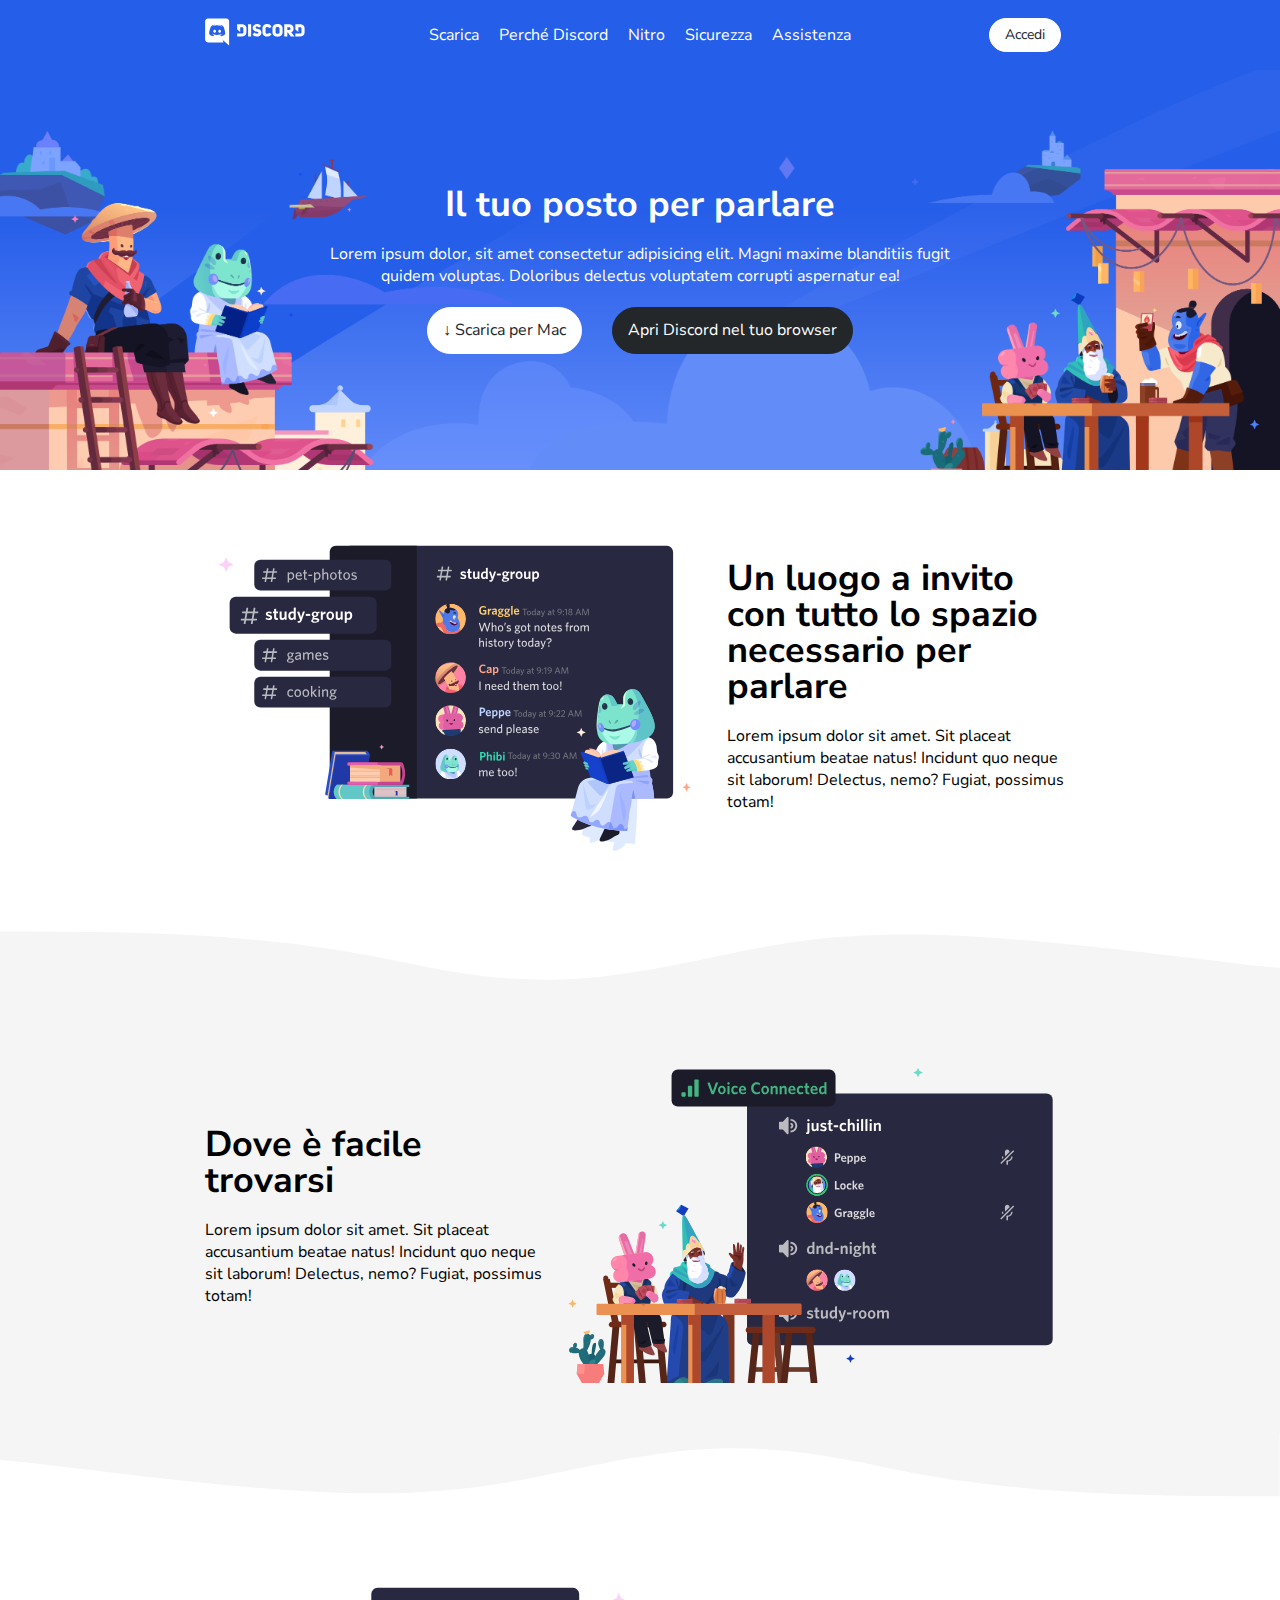
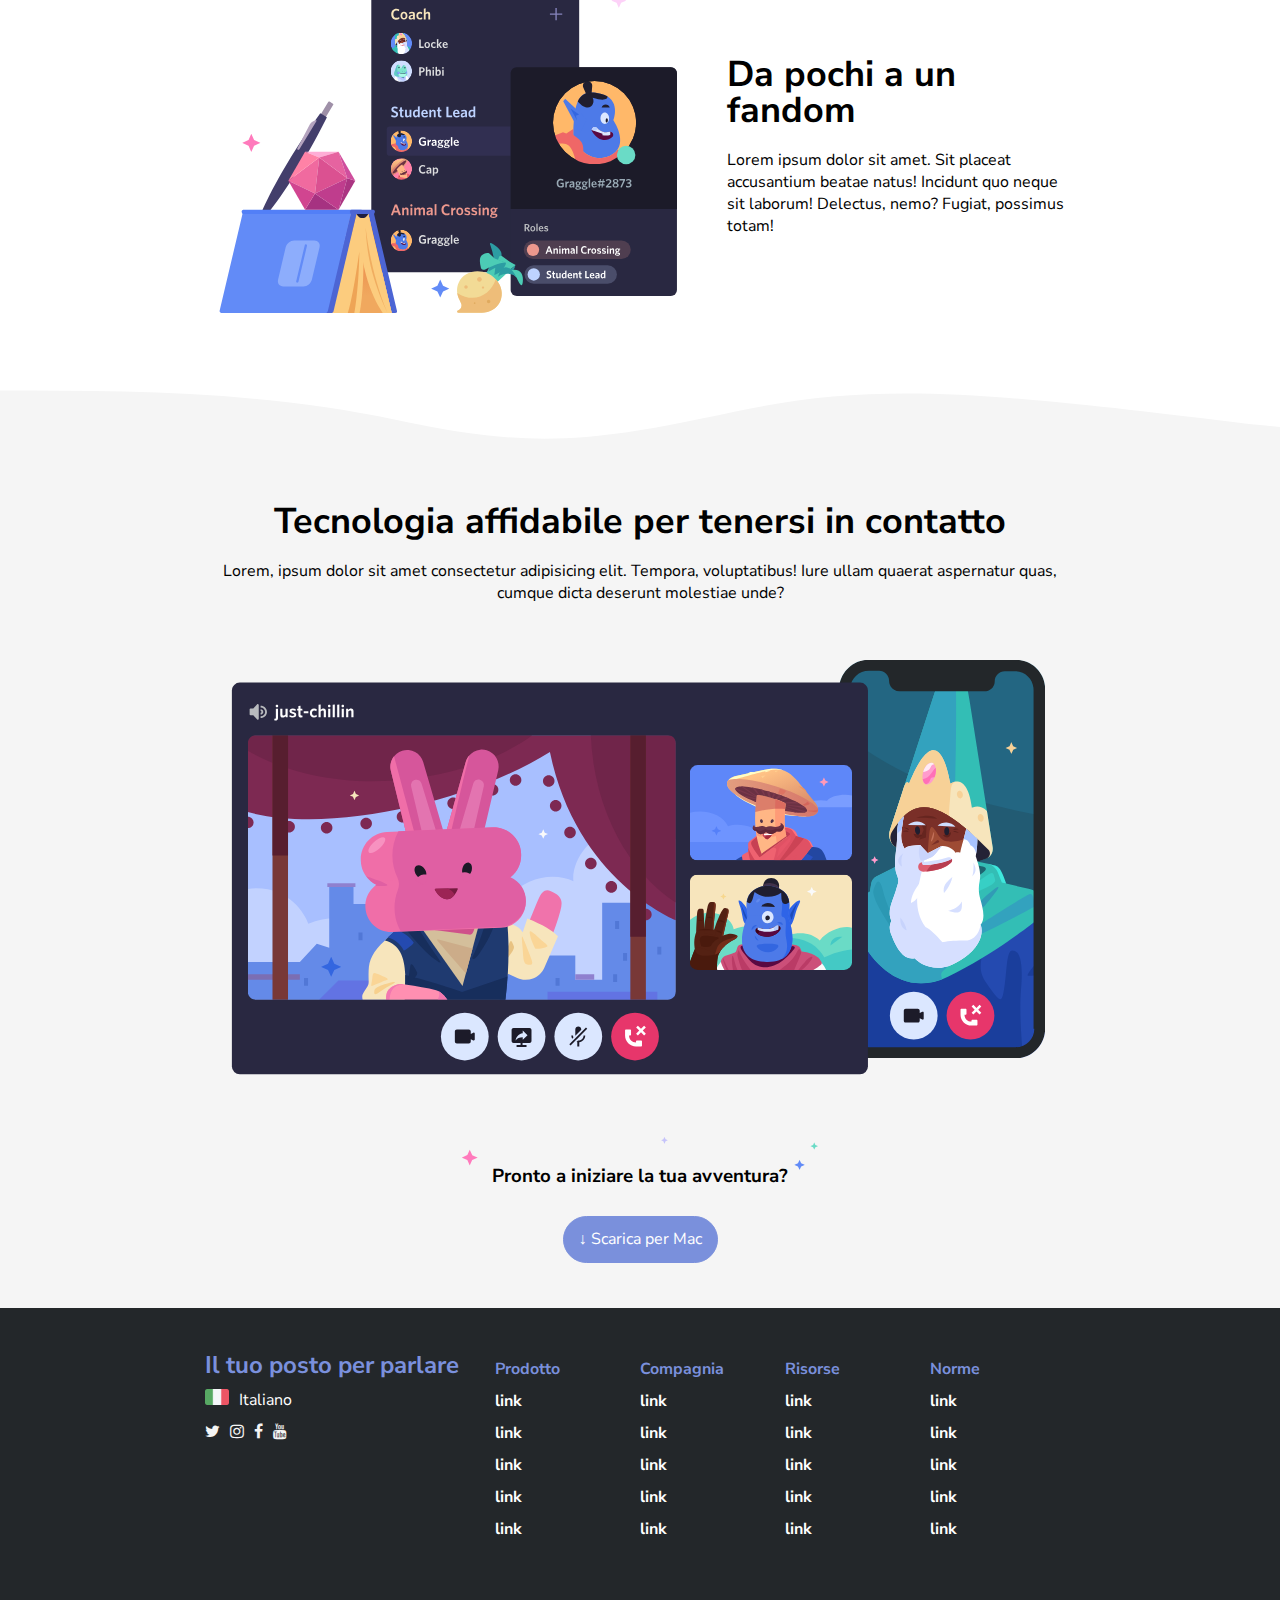
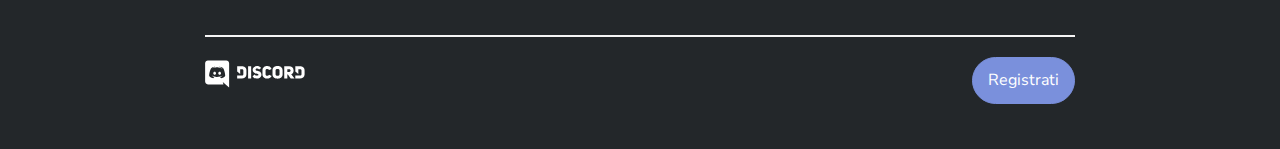
==== commit ff880ad7: "COREX EDIT buttons + ADD button-small" ====
--- a/esercizio-bonus/index.html
+++ b/esercizio-bonus/index.html
@@ -60,7 +60,7 @@
 
                 <div class="col">
                     <div class="cta">
-                        <p class="button white">
+                        <p class="button button-small white">
                             Accedi
                         </p>
                     </div>
--- a/esercizio-bonus/css/style.css
+++ b/esercizio-bonus/css/style.css
@@ -25,6 +25,7 @@
 
 a {
     text-decoration: none;
+    color: currentColor;
 }
 
 /* fine reset rules */
@@ -69,12 +70,15 @@
 
 .button {
     text-align: center;
-    font-size: 12px;
-    line-height: 0;
+    line-height: 45px;
     border: 1px solid black;
-    height: 25px;
-    border-radius: 50px 50px;
-    padding: 15px 10px;
+    border-radius: 999px;
+    padding: 0 15px;
+}
+
+.button.button-small {
+    line-height: 32px;
+    font-size: 14px;
 }
 
 .button.white {
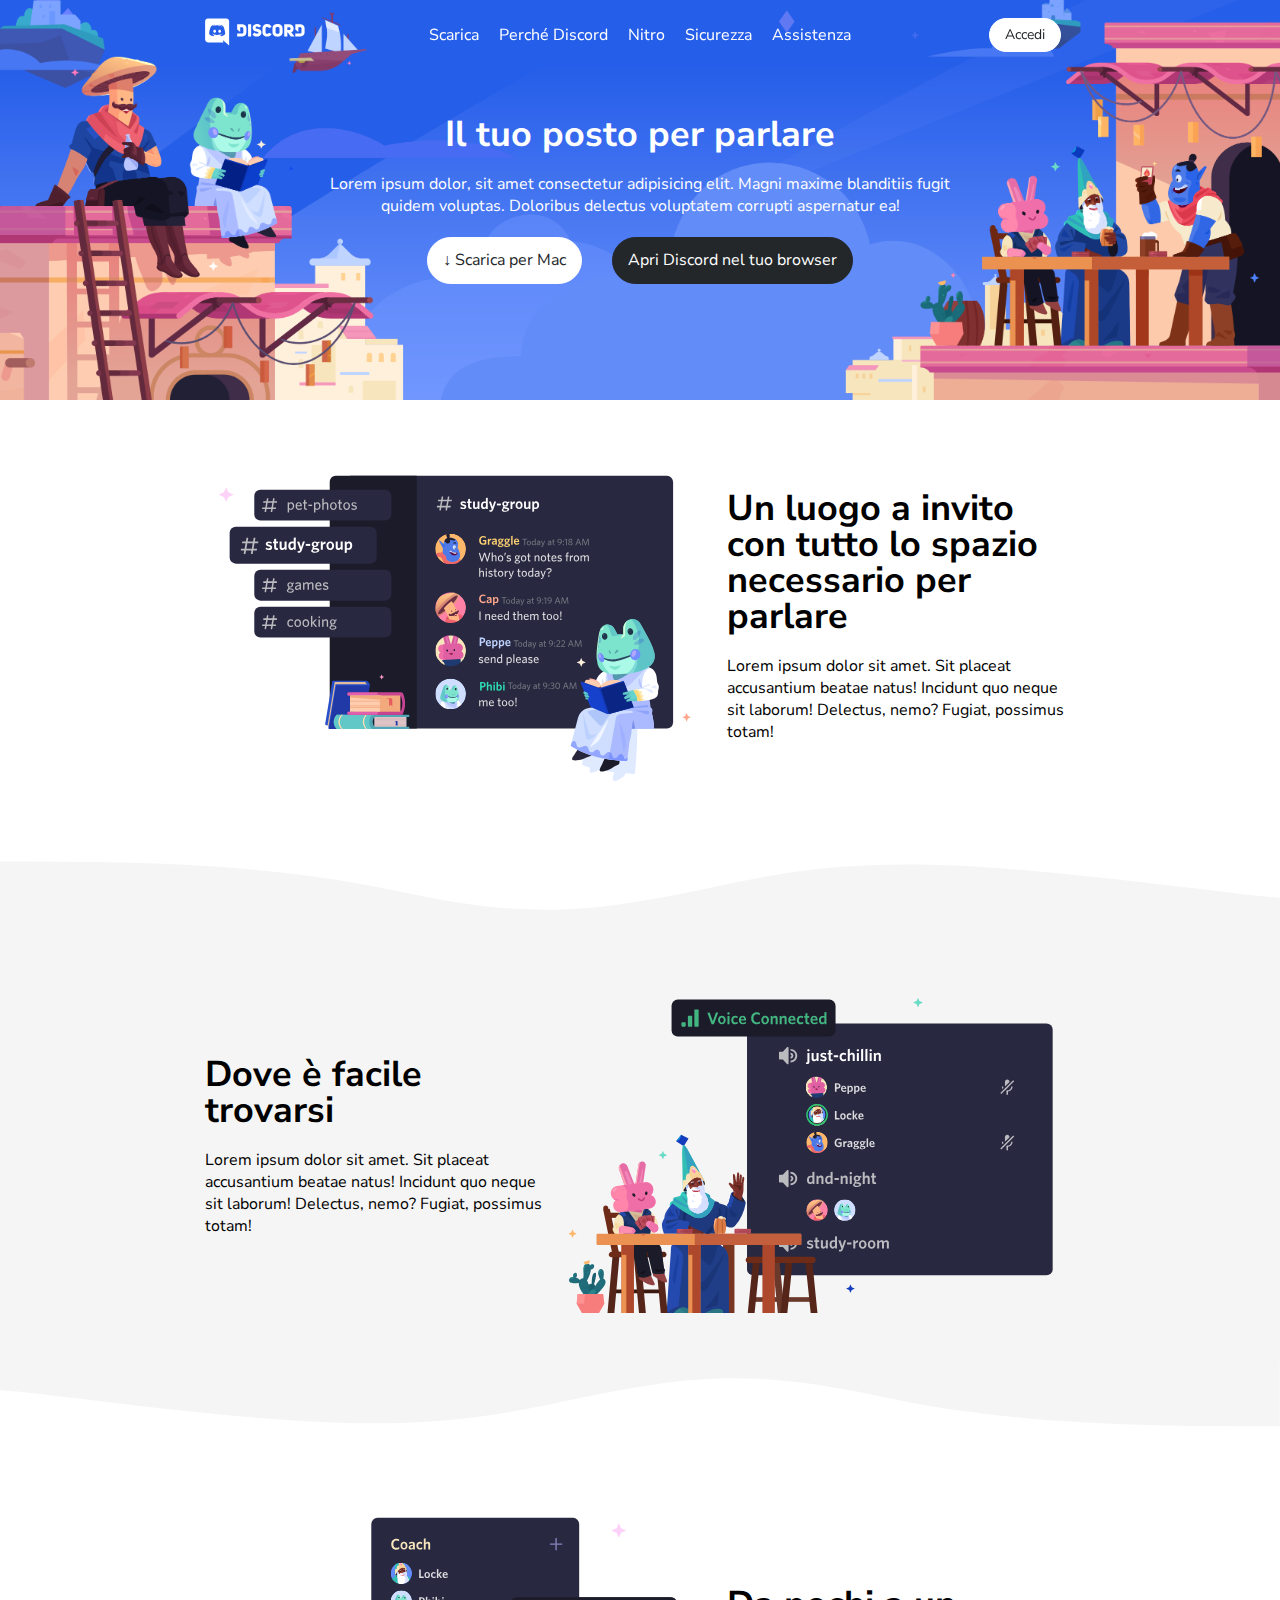
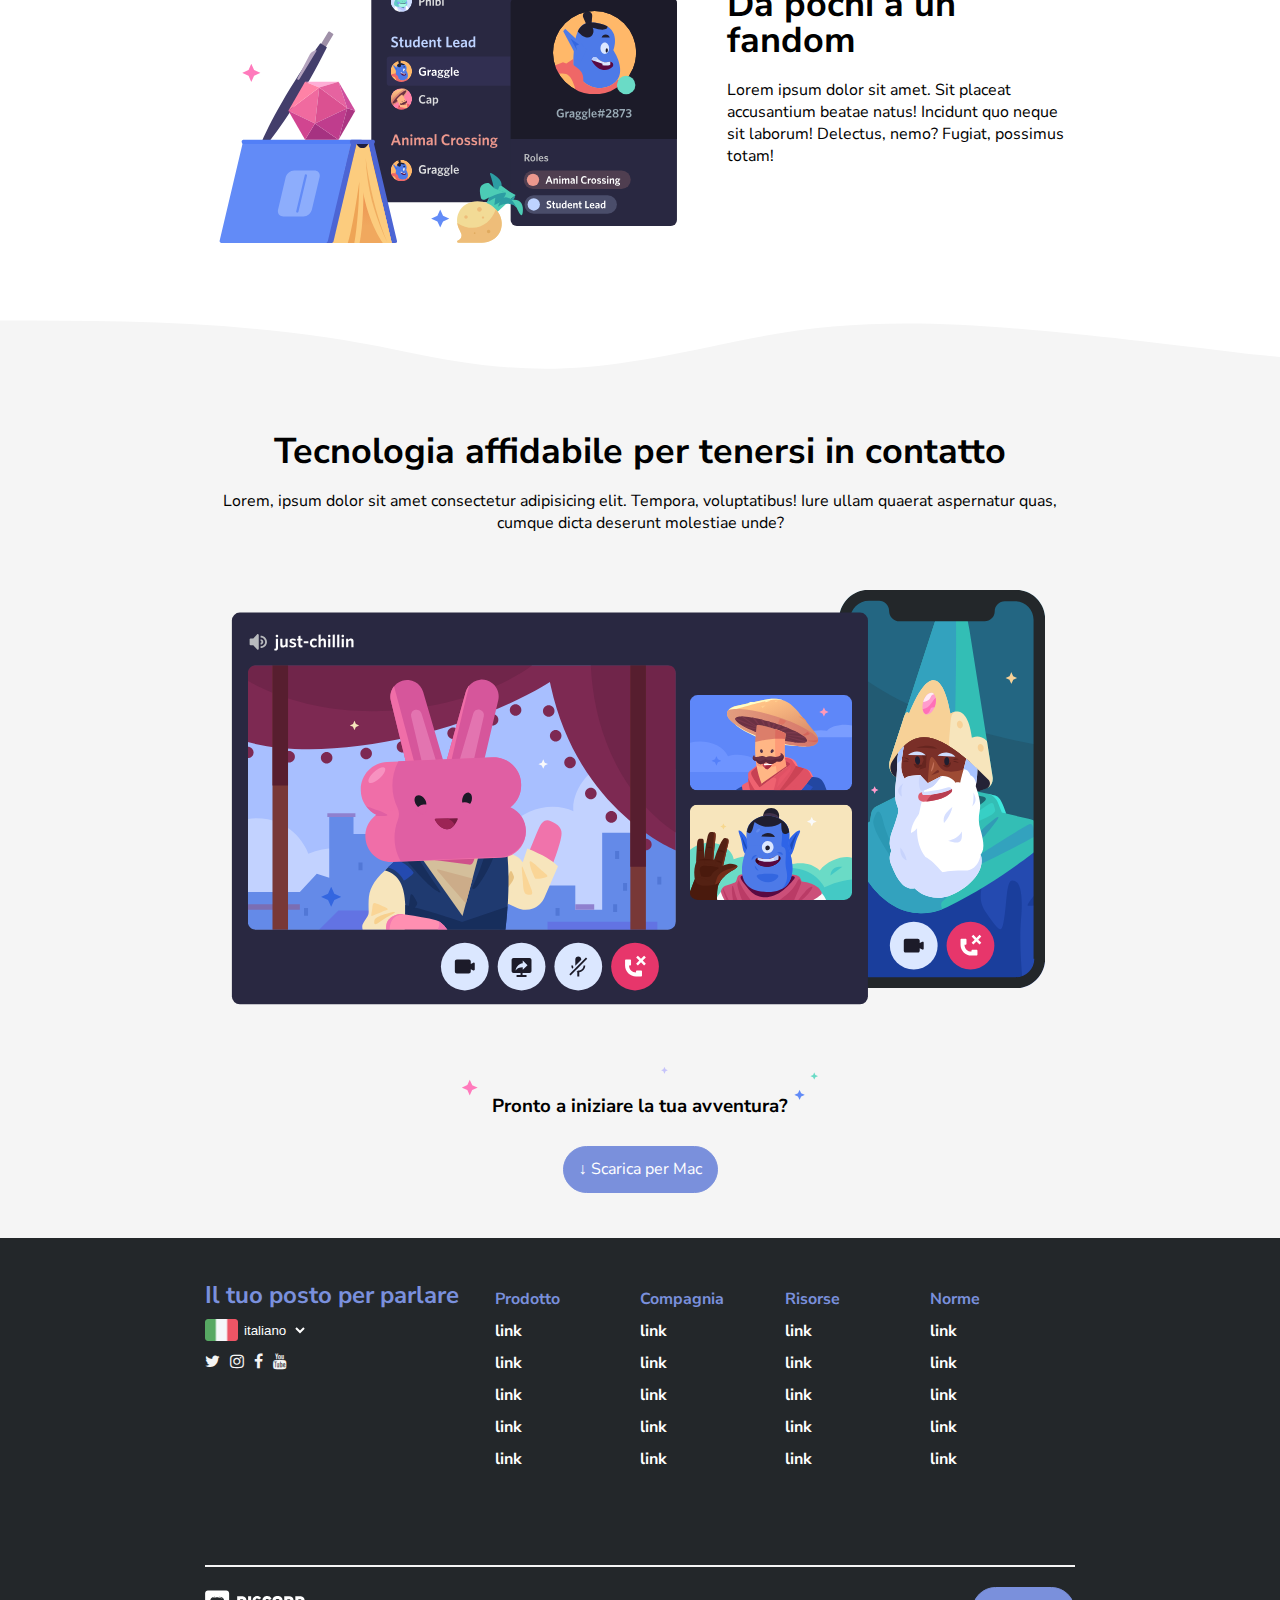
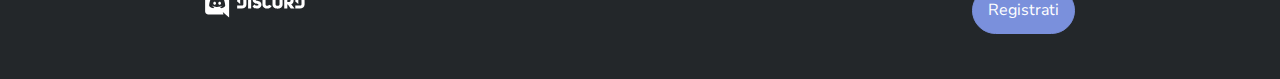
==== commit 8baa5411: "COREX EDIT widget lang modified" ====
--- a/esercizio-bonus/index.html
+++ b/esercizio-bonus/index.html
@@ -90,13 +90,13 @@
                             </p>
 
                             <div class="cta">
-                                <p class="button white">
+                                <a href="#" class="button white">
                                     &darr; Scarica per Mac
-                                </p>
-
-                                <p class="button darkgrey">
+                                </a>
+
+                                <a href="#" class="button darkgrey">
                                     Apri Discord nel tuo browser
-                                </p>
+                                </a>
                             </div>
                             
 
@@ -244,13 +244,13 @@
                             </div>
                         </div>
                         <div class="row footer-lang">
-                            <div class="col">
-                                <img src="./img/discord-assets/ita.png" alt="ita flag">
-                            </div>
-                            <div class="col">
-                                <p>
-                                    Italiano
-                                </p>
+                            <div class="col widget-lang">
+                                <select>
+                                    <option>
+                                        italiano
+                                    </option>
+                                </select>
+                                
                             </div>
                         </div>
                         <div class="row footer-social">
--- a/esercizio-bonus/css/style.css
+++ b/esercizio-bonus/css/style.css
@@ -109,15 +109,15 @@
 
 
 /* navbar rules */
-.hero-banner {
-    min-height: 400px;
-    display: flex;
-    align-items: center;
-}
-
-.bg-header {
+.header {
+    position: fixed;
+    background-color: transparent;
+    width: 100%;
+}
+
+/* .bg-header {
     background-color: #255ee9;
-}
+} */
 
 .row.row-header {
     justify-content: space-between;
@@ -152,6 +152,10 @@
 .hero-banner {
     background-image: url(../img/discord-assets/jumbo.png);
     background-size: cover;
+    background-position: center bottom;
+    min-height: 400px;
+    display: flex;
+    align-items: center;
 }
 
 .hero-banner .row-hero {
@@ -289,6 +293,21 @@
     font-weight: 700;
 }
 
+.widget-lang {
+    background-image: url(../img/discord-assets/ita.png);
+    background-size: auto 100%;
+    background-repeat: no-repeat;
+    background-position: left;
+
+}
+
+.widget-lang select {
+    color: white;
+    background-color: transparent;
+    border: none;
+    padding: 0 5px 0 35px;
+}
+
 .footer-purple-li {
     color: #7a90dc;
 }
